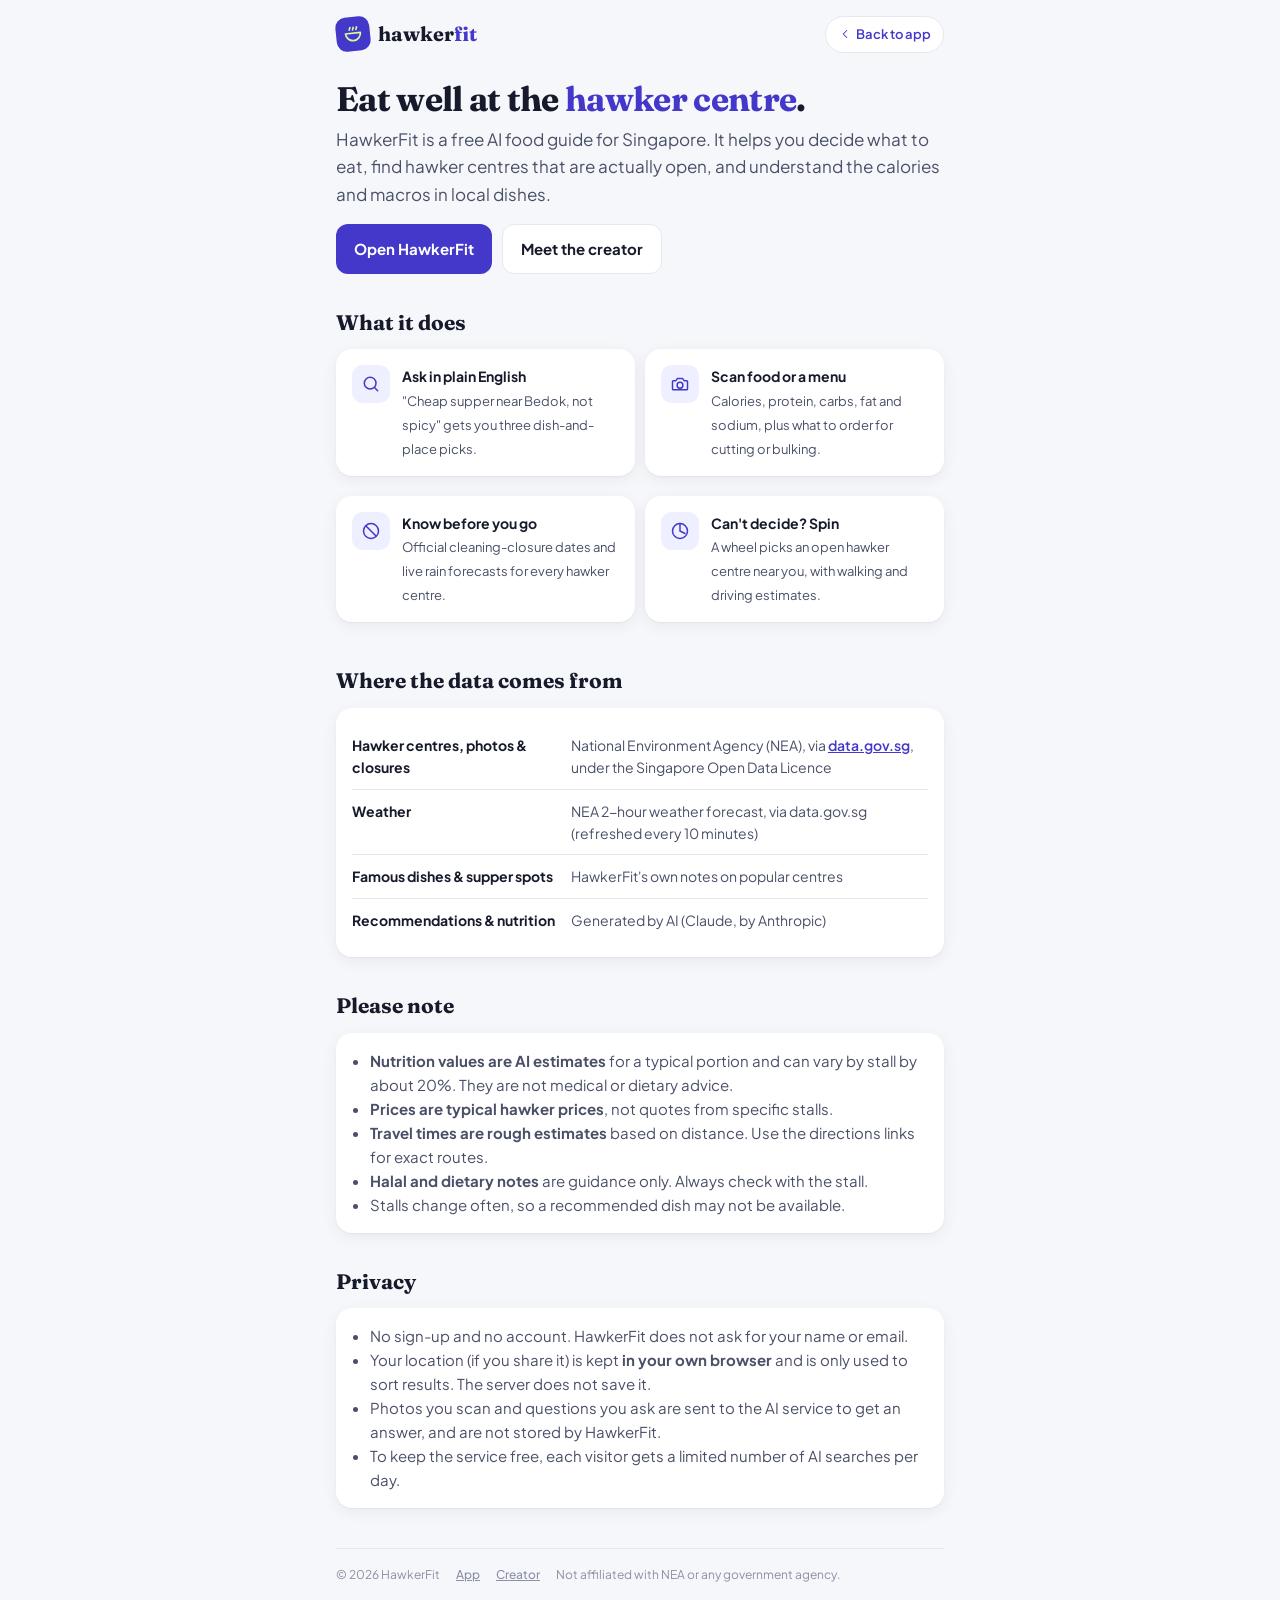
==== static/about.html @ 11a68e22 "Add About and Creator pages About page explains features, data sources (NEA via data.gov.sg), accura" ====
<!doctype html>
<html lang="en">
<head>
<meta charset="utf-8">
<meta name="viewport" content="width=device-width, initial-scale=1">
<title>About HawkerFit</title>
<meta name="description" content="HawkerFit is an AI hawker food guide for Singapore: find what to eat, see which hawker centres are open, and scan food for calories and macros.">
<link rel="preconnect" href="https://fonts.googleapis.com">
<link rel="preconnect" href="https://fonts.gstatic.com" crossorigin>
<link href="https://fonts.googleapis.com/css2?family=Fraunces:opsz,wght@9..144,600;9..144,700&family=Plus+Jakarta+Sans:wght@400;500;600;700;800&display=swap" rel="stylesheet">
<link rel="stylesheet" href="/static/page.css">
<script>try { const t = localStorage.getItem("hf-theme"); if (t && t !== "system") document.documentElement.setAttribute("data-theme", t); } catch {}</script>
</head>
<body>
<div class="wrap">
  <div class="top">
    <a class="logo" href="/"><span class="mark"><svg viewBox="0 0 24 24"><path d="M3 11h18a9 9 0 0 1-18 0z"/><path d="M8 7c0-1.5 1-1.5 1-3M12 7c0-1.5 1-1.5 1-3M16 7c0-1.5 1-1.5 1-3"/></svg></span><span>hawker<em>fit</em></span></a>
    <a class="back" href="/"><svg viewBox="0 0 24 24"><path d="M15 18l-6-6 6-6"/></svg>Back to app</a>
  </div>

  <h1>Eat well at the <span>hawker centre</span>.</h1>
  <p class="lead">HawkerFit is a free AI food guide for Singapore. It helps you decide what to eat, find hawker
    centres that are actually open, and understand the calories and macros in local dishes.</p>
  <div class="btns">
    <a class="btn" href="/">Open HawkerFit</a>
    <a class="btn alt" href="/creator">Meet the creator</a>
  </div>

  <h2>What it does</h2>
  <div class="grid">
    <div class="card feat"><span class="ic"><svg viewBox="0 0 24 24"><circle cx="11" cy="11" r="7"/><path d="M20 20l-3.5-3.5"/></svg></span>
      <div><b>Ask in plain English</b><span>"Cheap supper near Bedok, not spicy" gets you three dish-and-place picks.</span></div></div>
    <div class="card feat"><span class="ic"><svg viewBox="0 0 24 24"><path d="M4 8h3l1.8-2.5h6.4L17 8h3a1 1 0 0 1 1 1v9a1 1 0 0 1-1 1H4a1 1 0 0 1-1-1V9a1 1 0 0 1 1-1z"/><circle cx="12" cy="13.5" r="3.5"/></svg></span>
      <div><b>Scan food or a menu</b><span>Calories, protein, carbs, fat and sodium, plus what to order for cutting or bulking.</span></div></div>
    <div class="card feat"><span class="ic"><svg viewBox="0 0 24 24"><circle cx="12" cy="12" r="9"/><path d="M6 6l12 12"/></svg></span>
      <div><b>Know before you go</b><span>Official cleaning-closure dates and live rain forecasts for every hawker centre.</span></div></div>
    <div class="card feat"><span class="ic"><svg viewBox="0 0 24 24"><circle cx="12" cy="12" r="9"/><path d="M12 3v9l6 3"/></svg></span>
      <div><b>Can't decide? Spin</b><span>A wheel picks an open hawker centre near you, with walking and driving estimates.</span></div></div>
  </div>

  <h2>Where the data comes from</h2>
  <div class="card">
    <table>
      <tr><td>Hawker centres, photos &amp; closures</td><td>National Environment Agency (NEA), via <a href="https://data.gov.sg" target="_blank" rel="noopener">data.gov.sg</a>, under the Singapore Open Data Licence</td></tr>
      <tr><td>Weather</td><td>NEA 2-hour weather forecast, via data.gov.sg (refreshed every 10 minutes)</td></tr>
      <tr><td>Famous dishes &amp; supper spots</td><td>HawkerFit's own notes on popular centres</td></tr>
      <tr><td>Recommendations &amp; nutrition</td><td>Generated by AI (Claude, by Anthropic)</td></tr>
    </table>
  </div>

  <h2>Please note</h2>
  <div class="card">
    <ul style="margin:0;padding-left:18px">
      <li><b>Nutrition values are AI estimates</b> for a typical portion and can vary by stall by about 20%. They are not medical or dietary advice.</li>
      <li><b>Prices are typical hawker prices</b>, not quotes from specific stalls.</li>
      <li><b>Travel times are rough estimates</b> based on distance. Use the directions links for exact routes.</li>
      <li><b>Halal and dietary notes</b> are guidance only. Always check with the stall.</li>
      <li>Stalls change often, so a recommended dish may not be available.</li>
    </ul>
  </div>

  <h2>Privacy</h2>
  <div class="card">
    <ul style="margin:0;padding-left:18px">
      <li>No sign-up and no account. HawkerFit does not ask for your name or email.</li>
      <li>Your location (if you share it) is kept <b>in your own browser</b> and is only used to sort results. The server does not save it.</li>
      <li>Photos you scan and questions you ask are sent to the AI service to get an answer, and are not stored by HawkerFit.</li>
      <li>To keep the service free, each visitor gets a limited number of AI searches per day.</li>
    </ul>
  </div>

  <div class="foot">
    <span>© 2026 HawkerFit</span>
    <a href="/">App</a>
    <a href="/creator">Creator</a>
    <span>Not affiliated with NEA or any government agency.</span>
  </div>
</div>
</body>
</html>
---- static/page.css ----
/* Shared styles for HawkerFit's About and Creator pages */
:root {
  color-scheme: light;
  --brand: #4338ca; --brand-dark: #3730a3; --brand-tint: #eef0ff; --on-brand: #fff; --lime: #d9f99d;
  --ink: #161a2b; --ink-2: #4a5068; --muted: #8b90a5; --line: #e6e8f0;
  --bg: #f6f7fb; --surface: #fff; --surface-2: #f0f2f7;
  --shadow: 0 1px 2px rgba(16,24,40,.04), 0 4px 16px rgba(16,24,40,.06);
  --display: "Fraunces", Georgia, serif;
}
:root[data-theme="dark"] {
  color-scheme: dark;
  --brand: #8b93ff; --brand-dark: #a5abff; --brand-tint: #23264a; --on-brand: #0f1124;
  --ink: #eef0f8; --ink-2: #b7bcd0; --muted: #7d8399; --line: #2a2e42;
  --bg: #0f1120; --surface: #181b2e; --surface-2: #20243a;
  --shadow: 0 1px 2px rgba(0,0,0,.3), 0 4px 16px rgba(0,0,0,.25);
}
@media (prefers-color-scheme: dark) {
  :root:not([data-theme="light"]):not([data-theme="dark"]) {
    color-scheme: dark;
    --brand: #8b93ff; --brand-dark: #a5abff; --brand-tint: #23264a; --on-brand: #0f1124;
    --ink: #eef0f8; --ink-2: #b7bcd0; --muted: #7d8399; --line: #2a2e42;
    --bg: #0f1120; --surface: #181b2e; --surface-2: #20243a;
    --shadow: 0 1px 2px rgba(0,0,0,.3), 0 4px 16px rgba(0,0,0,.25);
  }
}
* { box-sizing: border-box; }
html, body { margin: 0; }
body { background: var(--bg); color: var(--ink);
       font: 15px/1.6 "Plus Jakarta Sans", system-ui, -apple-system, "Segoe UI", Roboto, sans-serif; }
a { color: var(--brand); font-weight: 600; }
svg { width: 20px; height: 20px; fill: none; stroke: currentColor; stroke-width: 1.8; stroke-linecap: round; stroke-linejoin: round; flex-shrink: 0; }
.wrap { max-width: 640px; margin: 0 auto; padding: 16px 16px 56px; }
.top { display: flex; align-items: center; justify-content: space-between; gap: 10px; }
.logo { display: flex; align-items: center; gap: 8px; font-family: var(--display); font-weight: 700; font-size: 20px;
        color: var(--ink); text-decoration: none; }
.logo .mark { width: 34px; height: 34px; border-radius: 10px; background: var(--brand); color: var(--lime);
              display: grid; place-items: center; transform: rotate(-6deg); }
:root[data-theme="dark"] .logo .mark { color: #1a1d36; }
.logo .mark svg { width: 20px; height: 20px; stroke-width: 2; }
.logo em { font-style: normal; color: var(--brand); }
.back { display: inline-flex; align-items: center; gap: 4px; font-size: 13px; text-decoration: none; padding: 7px 12px;
        border: 1px solid var(--line); border-radius: 999px; background: var(--surface); }
.back svg { width: 14px; height: 14px; }
h1 { font-family: var(--display); font-size: 34px; line-height: 1.1; letter-spacing: -.02em; margin: 28px 0 8px; }
h1 span { color: var(--brand); }
.lead { font-size: 17px; color: var(--ink-2); margin: 0 0 8px; }
h2 { font-family: var(--display); font-size: 21px; margin: 32px 0 10px; }
p, li { color: var(--ink-2); }
.card { background: var(--surface); border-radius: 16px; padding: 16px; box-shadow: var(--shadow); margin-bottom: 10px; }
.grid { display: grid; grid-template-columns: repeat(auto-fit, minmax(220px, 1fr)); gap: 10px; }
.feat { display: flex; gap: 12px; align-items: flex-start; }
.feat .ic { width: 38px; height: 38px; border-radius: 11px; background: var(--brand-tint); color: var(--brand);
            display: grid; place-items: center; flex-shrink: 0; }
.feat b { display: block; color: var(--ink); font-size: 14px; }
.feat span { font-size: 13px; color: var(--ink-2); }
table { width: 100%; border-collapse: collapse; font-size: 14px; }
td { padding: 10px 0; border-top: 1px solid var(--line); vertical-align: top; color: var(--ink-2); }
tr:first-child td { border-top: 0; }
td:first-child { font-weight: 700; color: var(--ink); width: 38%; padding-right: 12px; }
.btn { display: inline-flex; align-items: center; gap: 8px; background: var(--brand); color: var(--on-brand);
       text-decoration: none; padding: 12px 18px; border-radius: 12px; font-weight: 700; }
.btn.alt { background: var(--surface); color: var(--ink); border: 1px solid var(--line); }
.btns { display: flex; flex-wrap: wrap; gap: 10px; margin-top: 16px; }
.foot { margin-top: 40px; padding-top: 16px; border-top: 1px solid var(--line); font-size: 12px; color: var(--muted);
        display: flex; flex-wrap: wrap; gap: 6px 16px; }
.foot a { color: var(--muted); font-weight: 500; }
.avatar { width: 96px; height: 96px; border-radius: 28px; background: linear-gradient(135deg, #4338ca, #818cf8);
          color: #fff; display: grid; place-items: center; font-family: var(--display); font-size: 38px; font-weight: 700;
          transform: rotate(-4deg); box-shadow: var(--shadow); margin-top: 28px; }
.avatar + h1 { margin-top: 18px; }
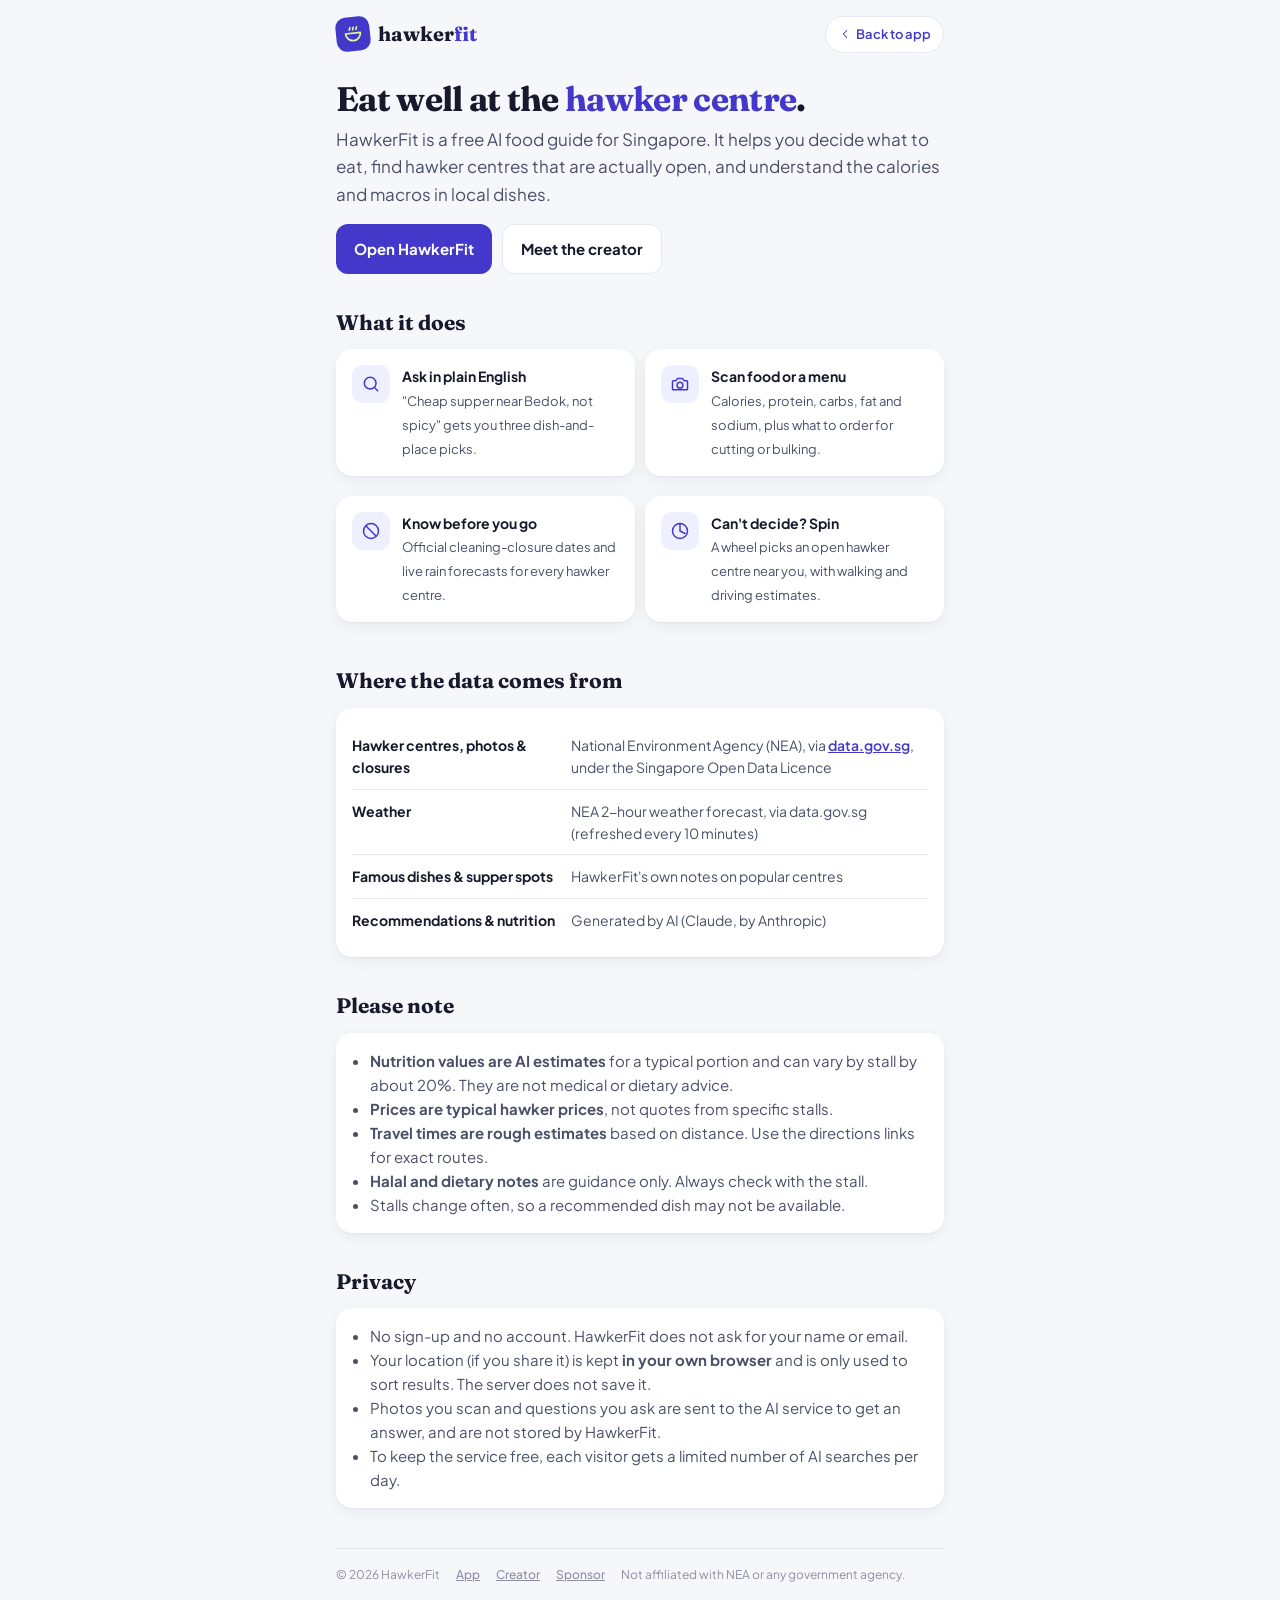
==== commit 78896d19: "Add community ratings, filters, social review links and Sponsor page - Visitors rate hawker centres " ====
--- a/static/about.html
+++ b/static/about.html
@@ -73,6 +73,7 @@
     <span>© 2026 HawkerFit</span>
     <a href="/">App</a>
     <a href="/creator">Creator</a>
+    <a href="/sponsor">Sponsor</a>
     <span>Not affiliated with NEA or any government agency.</span>
   </div>
 </div>
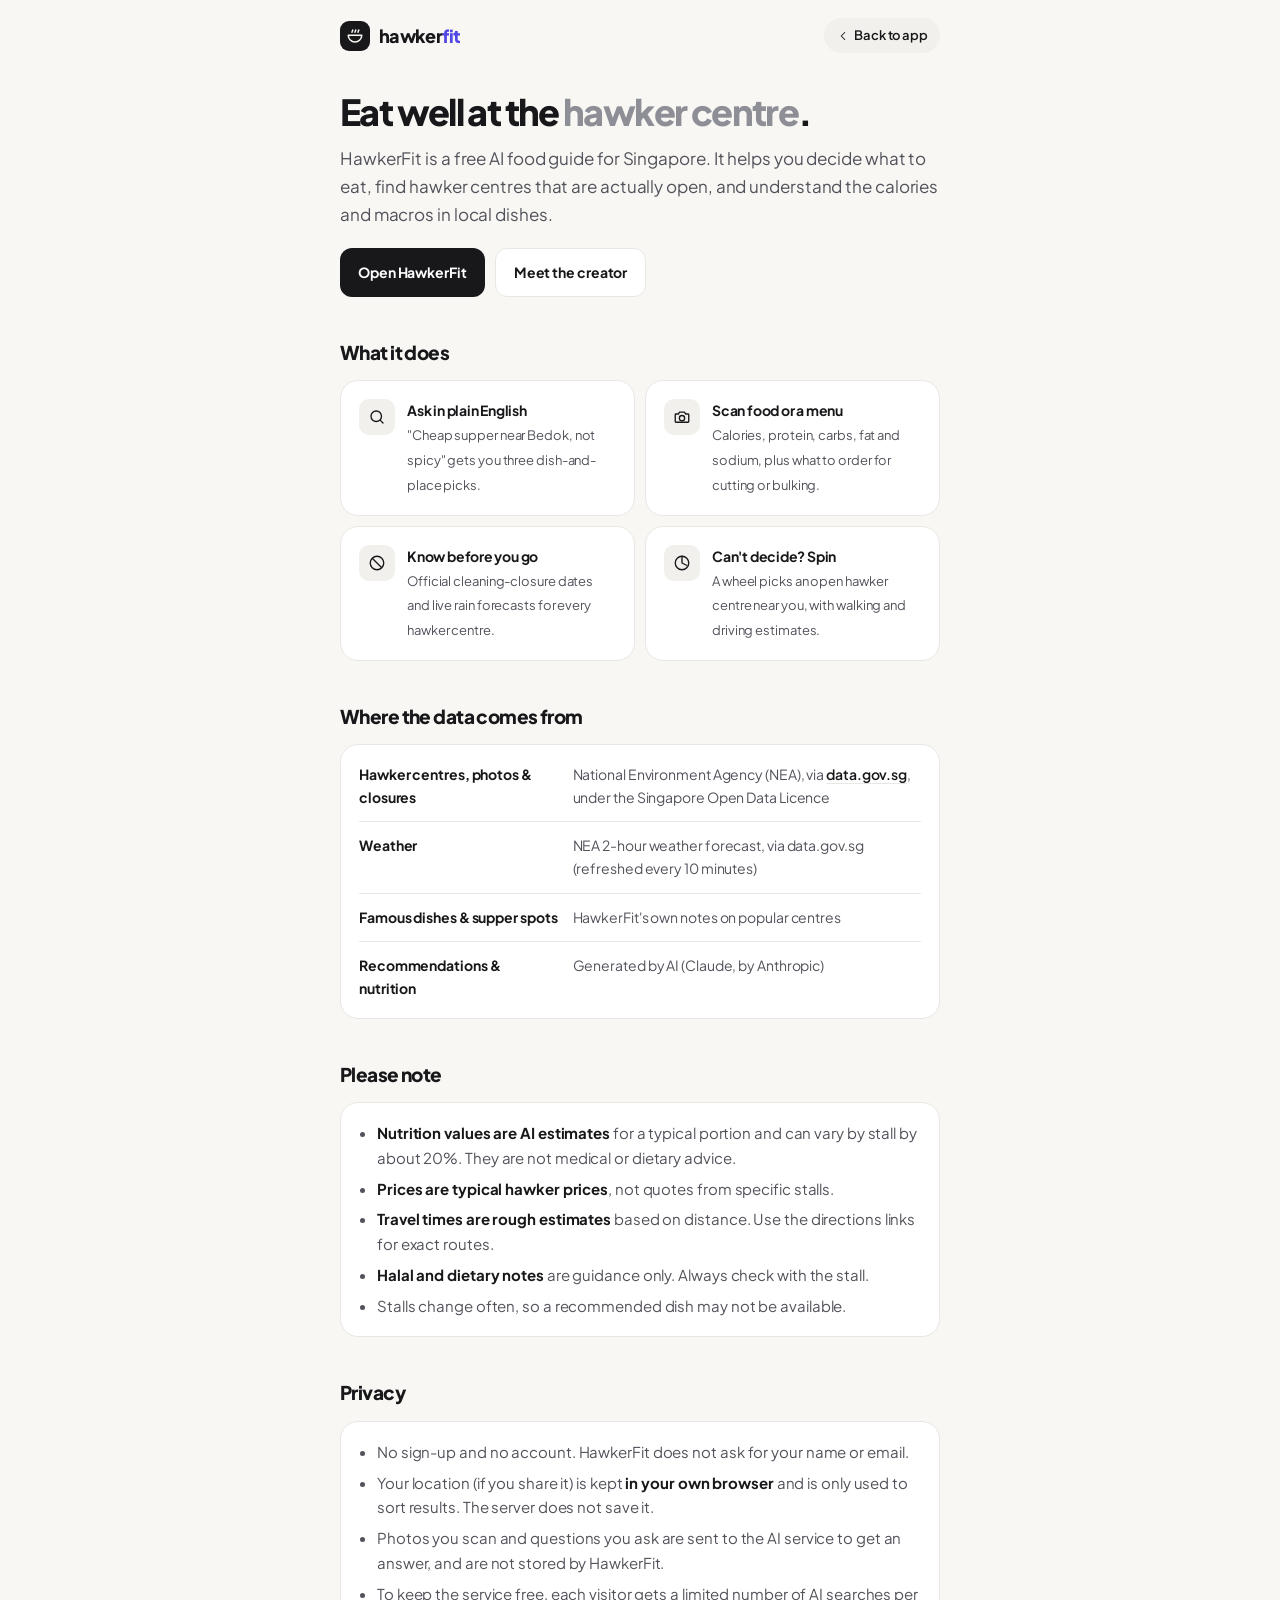
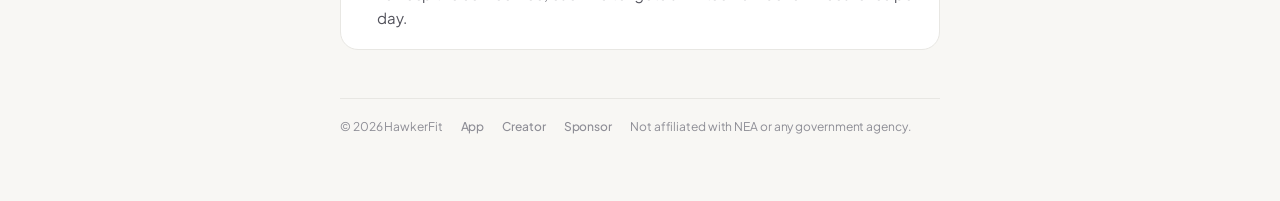
==== commit 8070baf9: "Refresh the look: calmer neutrals, one typeface, flat cards Replaces the serif headings, gradient ba" ====
--- a/static/about.html
+++ b/static/about.html
@@ -7,7 +7,7 @@
 <meta name="description" content="HawkerFit is an AI hawker food guide for Singapore: find what to eat, see which hawker centres are open, and scan food for calories and macros.">
 <link rel="preconnect" href="https://fonts.googleapis.com">
 <link rel="preconnect" href="https://fonts.gstatic.com" crossorigin>
-<link href="https://fonts.googleapis.com/css2?family=Fraunces:opsz,wght@9..144,600;9..144,700&family=Plus+Jakarta+Sans:wght@400;500;600;700;800&display=swap" rel="stylesheet">
+<link href="https://fonts.googleapis.com/css2?family=Plus+Jakarta+Sans:wght@400;500;600;700;800&display=swap" rel="stylesheet">
 <link rel="stylesheet" href="/static/page.css">
 <script>try { const t = localStorage.getItem("hf-theme"); if (t && t !== "system") document.documentElement.setAttribute("data-theme", t); } catch {}</script>
 </head>
--- a/static/page.css
+++ b/static/page.css
@@ -1,70 +1,74 @@
-/* Shared styles for HawkerFit's About and Creator pages */
+/* Shared styles for HawkerFit's About, Creator and Sponsor pages (matches the app's refined look) */
 :root {
   color-scheme: light;
-  --brand: #4338ca; --brand-dark: #3730a3; --brand-tint: #eef0ff; --on-brand: #fff; --lime: #d9f99d;
-  --ink: #161a2b; --ink-2: #4a5068; --muted: #8b90a5; --line: #e6e8f0;
-  --bg: #f6f7fb; --surface: #fff; --surface-2: #f0f2f7;
-  --shadow: 0 1px 2px rgba(16,24,40,.04), 0 4px 16px rgba(16,24,40,.06);
-  --display: "Fraunces", Georgia, serif;
+  --brand: #4f46e5; --brand-tint: #efeefc;
+  --ink: #18181b; --ink-2: #52525b; --muted: #8e8e96; --line: #e8e7e3;
+  --bg: #f8f7f4; --surface: #fff; --surface-2: #f1f0ec;
+  --cta: #18181b; --on-cta: #fff;
 }
 :root[data-theme="dark"] {
   color-scheme: dark;
-  --brand: #8b93ff; --brand-dark: #a5abff; --brand-tint: #23264a; --on-brand: #0f1124;
-  --ink: #eef0f8; --ink-2: #b7bcd0; --muted: #7d8399; --line: #2a2e42;
-  --bg: #0f1120; --surface: #181b2e; --surface-2: #20243a;
-  --shadow: 0 1px 2px rgba(0,0,0,.3), 0 4px 16px rgba(0,0,0,.25);
+  --brand: #a5a1ff; --brand-tint: #25243a;
+  --ink: #f4f4f2; --ink-2: #b8b8bf; --muted: #7c7c85; --line: #2a2a2f;
+  --bg: #0f0f11; --surface: #18181b; --surface-2: #222226;
+  --cta: #f4f4f2; --on-cta: #121214;
 }
 @media (prefers-color-scheme: dark) {
   :root:not([data-theme="light"]):not([data-theme="dark"]) {
     color-scheme: dark;
-    --brand: #8b93ff; --brand-dark: #a5abff; --brand-tint: #23264a; --on-brand: #0f1124;
-    --ink: #eef0f8; --ink-2: #b7bcd0; --muted: #7d8399; --line: #2a2e42;
-    --bg: #0f1120; --surface: #181b2e; --surface-2: #20243a;
-    --shadow: 0 1px 2px rgba(0,0,0,.3), 0 4px 16px rgba(0,0,0,.25);
+    --brand: #a5a1ff; --brand-tint: #25243a;
+    --ink: #f4f4f2; --ink-2: #b8b8bf; --muted: #7c7c85; --line: #2a2a2f;
+    --bg: #0f0f11; --surface: #18181b; --surface-2: #222226;
+    --cta: #f4f4f2; --on-cta: #121214;
   }
 }
 * { box-sizing: border-box; }
 html, body { margin: 0; }
-body { background: var(--bg); color: var(--ink);
-       font: 15px/1.6 "Plus Jakarta Sans", system-ui, -apple-system, "Segoe UI", Roboto, sans-serif; }
-a { color: var(--brand); font-weight: 600; }
+body { background: var(--bg); color: var(--ink); letter-spacing: -.006em; -webkit-font-smoothing: antialiased;
+       font: 15px/1.65 "Plus Jakarta Sans", system-ui, -apple-system, "Segoe UI", Roboto, sans-serif; }
+a { color: var(--ink); font-weight: 600; text-decoration: underline; text-underline-offset: 3px; text-decoration-color: var(--line); }
+a:hover { text-decoration-color: currentColor; }
 svg { width: 20px; height: 20px; fill: none; stroke: currentColor; stroke-width: 1.8; stroke-linecap: round; stroke-linejoin: round; flex-shrink: 0; }
-.wrap { max-width: 640px; margin: 0 auto; padding: 16px 16px 56px; }
+.wrap { max-width: 640px; margin: 0 auto; padding: 18px 20px 64px; }
 .top { display: flex; align-items: center; justify-content: space-between; gap: 10px; }
-.logo { display: flex; align-items: center; gap: 8px; font-family: var(--display); font-weight: 700; font-size: 20px;
+.logo { display: flex; align-items: center; gap: 9px; font-weight: 800; font-size: 18px; letter-spacing: -.035em;
         color: var(--ink); text-decoration: none; }
-.logo .mark { width: 34px; height: 34px; border-radius: 10px; background: var(--brand); color: var(--lime);
-              display: grid; place-items: center; transform: rotate(-6deg); }
-:root[data-theme="dark"] .logo .mark { color: #1a1d36; }
-.logo .mark svg { width: 20px; height: 20px; stroke-width: 2; }
+.logo .mark { width: 30px; height: 30px; border-radius: 9px; background: var(--ink); color: var(--bg);
+              display: grid; place-items: center; }
+.logo .mark svg { width: 18px; height: 18px; stroke-width: 2; }
 .logo em { font-style: normal; color: var(--brand); }
 .back { display: inline-flex; align-items: center; gap: 4px; font-size: 13px; text-decoration: none; padding: 7px 12px;
-        border: 1px solid var(--line); border-radius: 999px; background: var(--surface); }
+        border-radius: 999px; background: var(--surface-2); }
 .back svg { width: 14px; height: 14px; }
-h1 { font-family: var(--display); font-size: 34px; line-height: 1.1; letter-spacing: -.02em; margin: 28px 0 8px; }
-h1 span { color: var(--brand); }
+h1 { font-size: 36px; line-height: 1.06; letter-spacing: -.045em; font-weight: 800; margin: 40px 0 12px; }
+h1 span { color: var(--muted); }
 .lead { font-size: 17px; color: var(--ink-2); margin: 0 0 8px; }
-h2 { font-family: var(--display); font-size: 21px; margin: 32px 0 10px; }
+h2 { font-size: 19px; letter-spacing: -.03em; font-weight: 800; margin: 40px 0 12px; }
 p, li { color: var(--ink-2); }
-.card { background: var(--surface); border-radius: 16px; padding: 16px; box-shadow: var(--shadow); margin-bottom: 10px; }
-.grid { display: grid; grid-template-columns: repeat(auto-fit, minmax(220px, 1fr)); gap: 10px; }
+li + li { margin-top: 6px; }
+b { color: var(--ink); }
+.card { background: var(--surface); border: 1px solid var(--line); border-radius: 18px; padding: 18px; margin-bottom: 10px; }
+.grid { display: grid; grid-template-columns: repeat(auto-fit, minmax(230px, 1fr)); gap: 10px; }
+.grid .card { margin: 0; }
 .feat { display: flex; gap: 12px; align-items: flex-start; }
-.feat .ic { width: 38px; height: 38px; border-radius: 11px; background: var(--brand-tint); color: var(--brand);
+.feat .ic { width: 36px; height: 36px; border-radius: 10px; background: var(--surface-2); color: var(--ink);
             display: grid; place-items: center; flex-shrink: 0; }
-.feat b { display: block; color: var(--ink); font-size: 14px; }
-.feat span { font-size: 13px; color: var(--ink-2); }
+.feat .ic svg { width: 18px; height: 18px; }
+.feat b { display: block; color: var(--ink); font-size: 14px; letter-spacing: -.015em; }
+.feat span { font-size: 13px; color: var(--ink-2); line-height: 1.5; }
 table { width: 100%; border-collapse: collapse; font-size: 14px; }
-td { padding: 10px 0; border-top: 1px solid var(--line); vertical-align: top; color: var(--ink-2); }
-tr:first-child td { border-top: 0; }
-td:first-child { font-weight: 700; color: var(--ink); width: 38%; padding-right: 12px; }
-.btn { display: inline-flex; align-items: center; gap: 8px; background: var(--brand); color: var(--on-brand);
-       text-decoration: none; padding: 12px 18px; border-radius: 12px; font-weight: 700; }
+td { padding: 12px 0; border-top: 1px solid var(--line); vertical-align: top; color: var(--ink-2); }
+tr:first-child td { border-top: 0; padding-top: 0; }
+tr:last-child td { padding-bottom: 0; }
+td:first-child { font-weight: 700; color: var(--ink); width: 38%; padding-right: 14px; }
+.btn { display: inline-flex; align-items: center; gap: 8px; background: var(--cta); color: var(--on-cta);
+       text-decoration: none; padding: 12px 18px; border-radius: 12px; font-weight: 700; font-size: 14px; }
 .btn.alt { background: var(--surface); color: var(--ink); border: 1px solid var(--line); }
-.btns { display: flex; flex-wrap: wrap; gap: 10px; margin-top: 16px; }
-.foot { margin-top: 40px; padding-top: 16px; border-top: 1px solid var(--line); font-size: 12px; color: var(--muted);
-        display: flex; flex-wrap: wrap; gap: 6px 16px; }
-.foot a { color: var(--muted); font-weight: 500; }
-.avatar { width: 96px; height: 96px; border-radius: 28px; background: linear-gradient(135deg, #4338ca, #818cf8);
-          color: #fff; display: grid; place-items: center; font-family: var(--display); font-size: 38px; font-weight: 700;
-          transform: rotate(-4deg); box-shadow: var(--shadow); margin-top: 28px; }
-.avatar + h1 { margin-top: 18px; }
+.btns { display: flex; flex-wrap: wrap; gap: 10px; margin-top: 20px; }
+.foot { margin-top: 48px; padding-top: 18px; border-top: 1px solid var(--line); font-size: 12px; color: var(--muted);
+        display: flex; flex-wrap: wrap; gap: 6px 18px; }
+.foot a { color: var(--muted); font-weight: 500; text-decoration: none; }
+.foot a:hover { color: var(--ink); }
+.avatar { width: 84px; height: 84px; border-radius: 24px; background: var(--ink); color: var(--bg);
+          display: grid; place-items: center; font-size: 30px; font-weight: 800; letter-spacing: -.04em; margin-top: 40px; }
+.avatar + h1 { margin-top: 20px; }
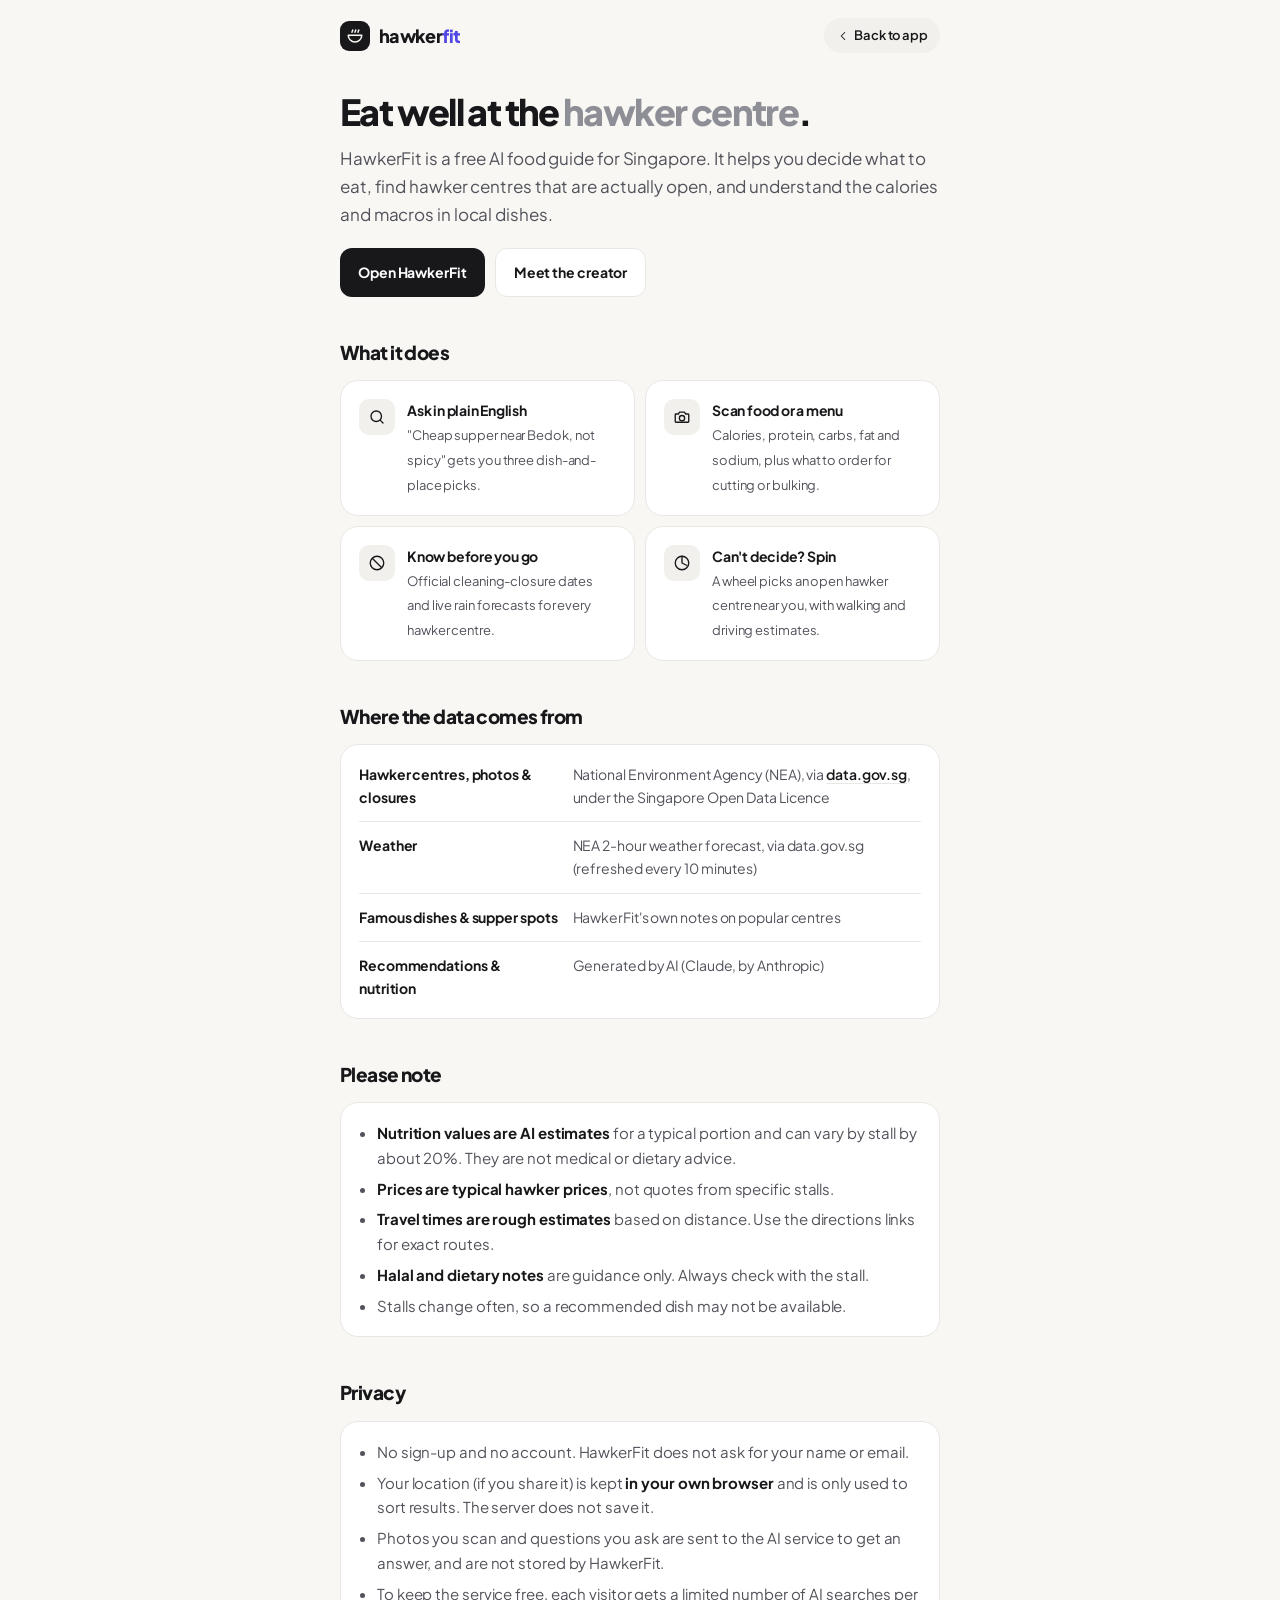
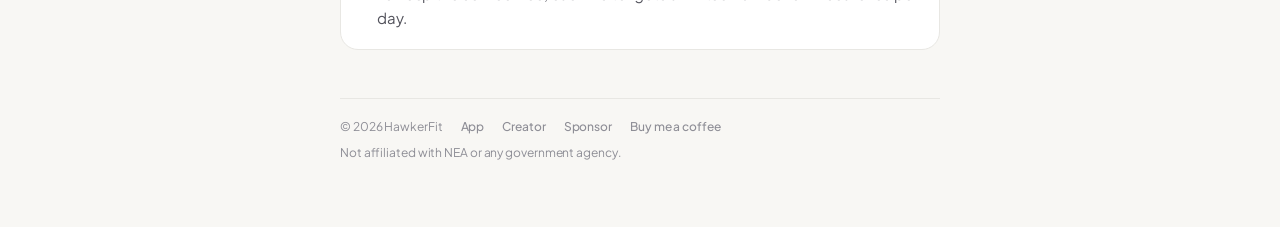
==== commit 53390183: "Add Buy Me a Coffee support links Support card on the home screen and Sponsor page, plus links in th" ====
--- a/static/about.html
+++ b/static/about.html
@@ -74,6 +74,7 @@
     <a href="/">App</a>
     <a href="/creator">Creator</a>
     <a href="/sponsor">Sponsor</a>
+    <a href="https://buymeacoffee.com/keithhhhhhhhh" target="_blank" rel="noopener">Buy me a coffee</a>
     <span>Not affiliated with NEA or any government agency.</span>
   </div>
 </div>
